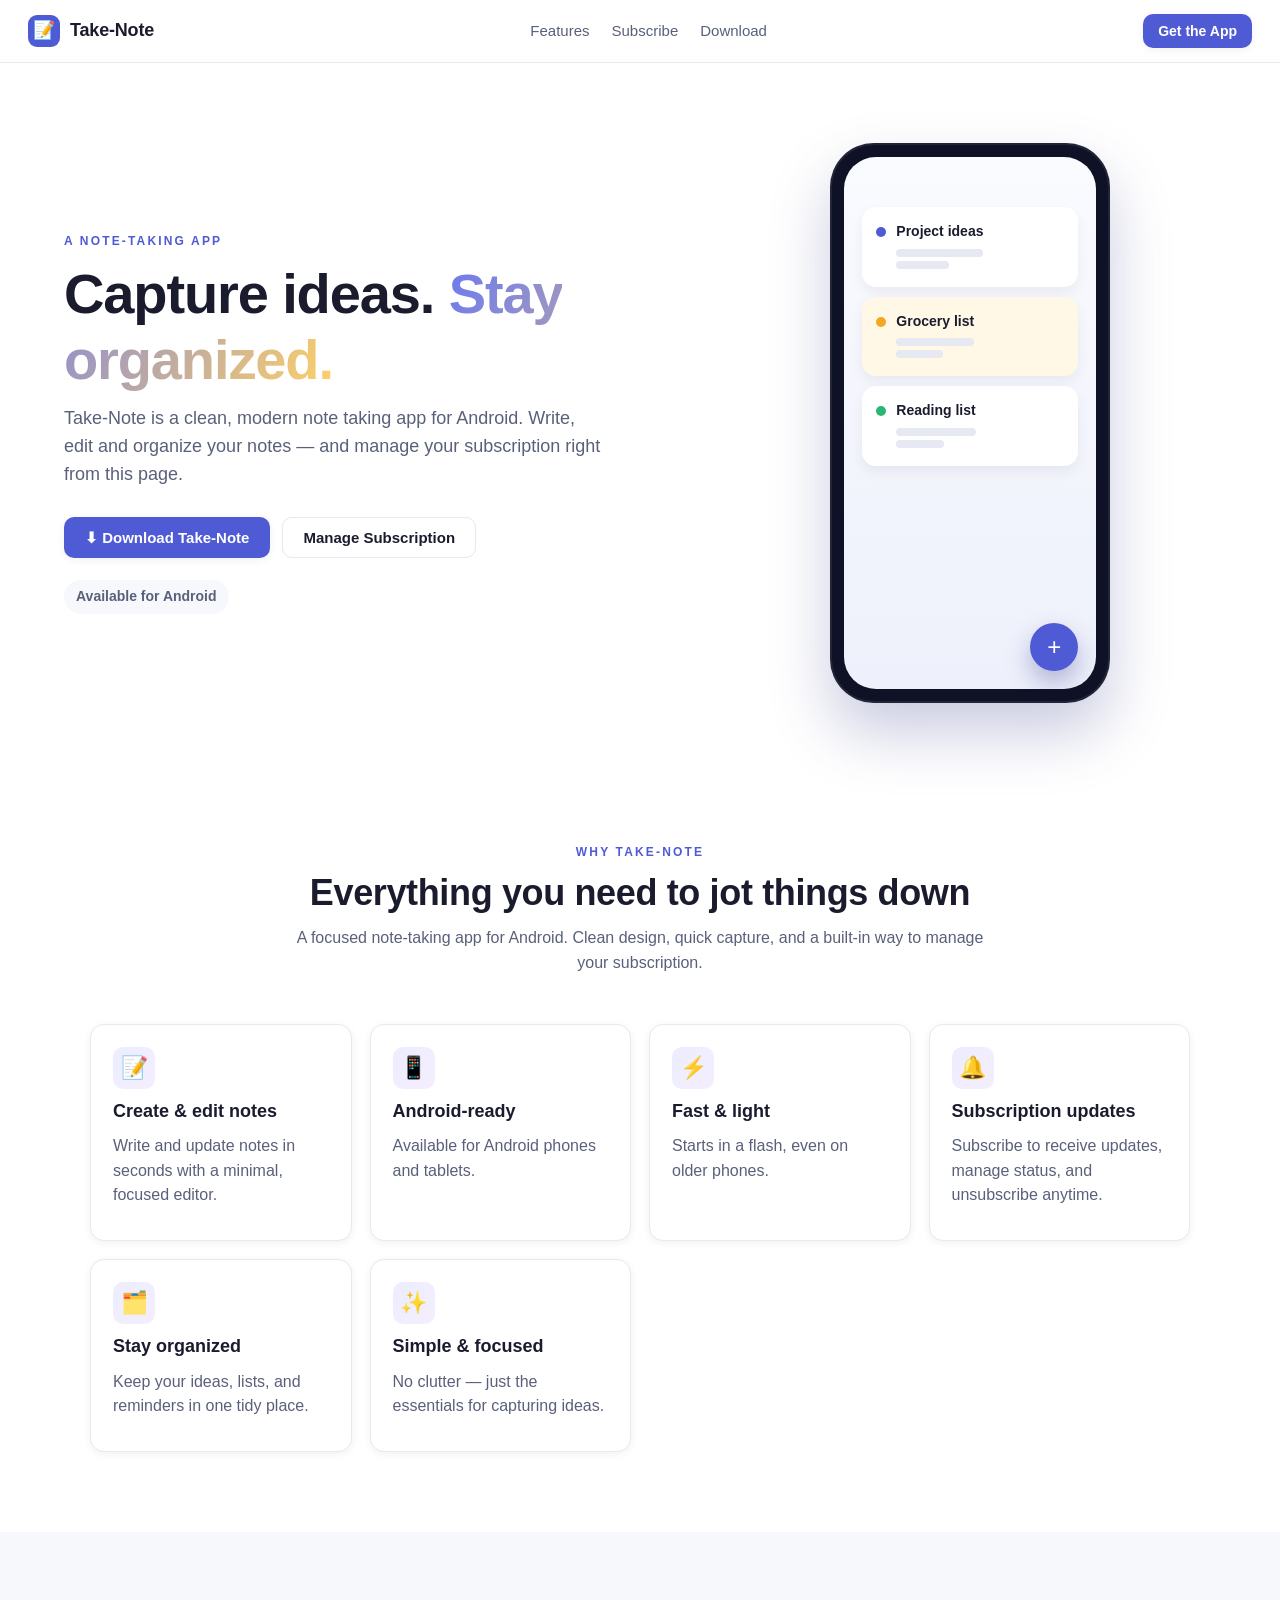
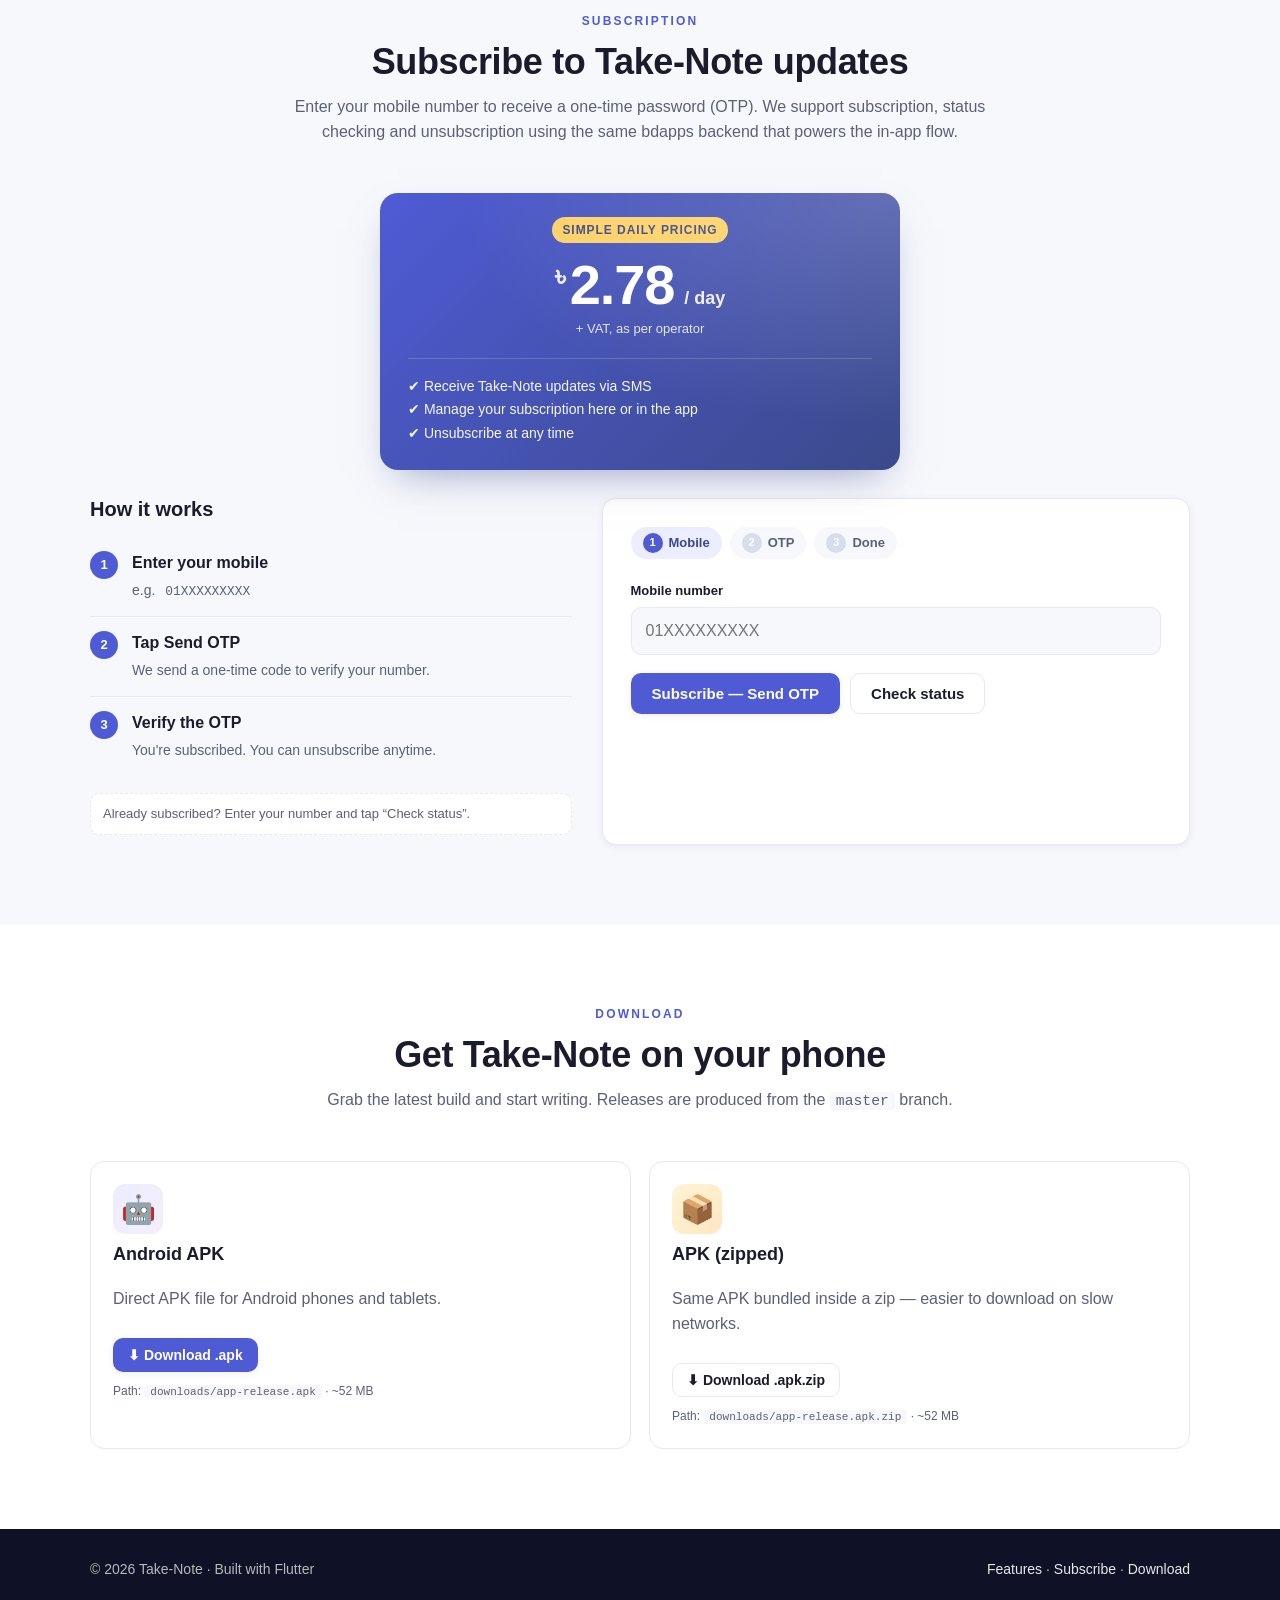
==== landing/index.html @ 4479f42e "landing page with apk add" ====
<!DOCTYPE html>
<html lang="en">
<head>
  <meta charset="UTF-8" />
  <meta name="viewport" content="width=device-width, initial-scale=1.0" />
  <title>Take-Note — Capture ideas. Stay organized.</title>
  <meta name="description" content="Take-Note is a simple note-taking app for Android. Subscribe to receive updates, manage your subscription, and download the app." />
  <meta name="theme-color" content="#3a4a8a" />
  <link rel="icon" type="image/svg+xml" href="favicon.svg" />
  <link rel="stylesheet" href="styles.css" />
</head>
<body>
  <header class="nav">
    <a href="#top" class="brand">
      <span class="brand-mark">📝</span>
      <span class="brand-name">Take-Note</span>
    </a>
    <nav class="nav-links">
      <a href="#features">Features</a>
      <a href="#subscribe">Subscribe</a>
      <a href="#download">Download</a>
    </nav>
    <a href="#download" class="btn btn-primary btn-sm nav-cta">Get the App</a>
  </header>

  <main id="top">
    <!-- Hero -->
    <section class="hero">
      <div class="hero-content">
        <p class="eyebrow">A note-taking app</p>
        <h1>Capture ideas. <span class="accent">Stay organized.</span></h1>
        <p class="lede">
          Take-Note is a clean, modern note taking app for Android. Write,
          edit and organize your notes — and manage your subscription right
          from this page.
        </p>
        <div class="cta-row">
          <a href="#download" class="btn btn-primary">⬇  Download Take-Note</a>
          <a href="#subscribe" class="btn btn-ghost">Manage Subscription</a>
        </div>
        <ul class="hero-meta">
          <li><strong>Available for Android</strong></li>
        </ul>
      </div>
      <div class="hero-art" aria-hidden="true">
        <div class="phone">
          <div class="phone-notch"></div>
          <div class="phone-screen">
            <div class="note-card">
              <span class="note-dot"></span>
              <div>
                <div class="note-title">Project ideas</div>
                <div class="note-line"></div>
                <div class="note-line short"></div>
              </div>
            </div>
            <div class="note-card alt">
              <span class="note-dot amber"></span>
              <div>
                <div class="note-title">Grocery list</div>
                <div class="note-line"></div>
                <div class="note-line short"></div>
              </div>
            </div>
            <div class="note-card">
              <span class="note-dot green"></span>
              <div>
                <div class="note-title">Reading list</div>
                <div class="note-line"></div>
                <div class="note-line short"></div>
              </div>
            </div>
            <div class="fab">+</div>
          </div>
        </div>
      </div>
    </section>

    <!-- Features -->
    <section id="features" class="section">
      <header class="section-head">
        <p class="eyebrow">Why Take-Note</p>
        <h2>Everything you need to jot things down</h2>
        <p class="section-sub">
          A focused note-taking app for Android. Clean design, quick capture,
          and a built-in way to manage your subscription.
        </p>
      </header>
      <div class="grid features-grid">
        <article class="card">
          <div class="card-icon">📝</div>
          <h3>Create &amp; edit notes</h3>
          <p>Write and update notes in seconds with a minimal, focused editor.</p>
        </article>
        <article class="card">
          <div class="card-icon">📱</div>
          <h3>Android-ready</h3>
          <p>Available for Android phones and tablets.</p>
        </article>
        <article class="card">
          <div class="card-icon">⚡</div>
          <h3>Fast &amp; light</h3>
          <p>Starts in a flash, even on older phones.</p>
        </article>
        <article class="card">
          <div class="card-icon">🔔</div>
          <h3>Subscription updates</h3>
          <p>Subscribe to receive updates, manage status, and unsubscribe anytime.</p>
        </article>
        <article class="card">
          <div class="card-icon">🗂️</div>
          <h3>Stay organized</h3>
          <p>Keep your ideas, lists, and reminders in one tidy place.</p>
        </article>
        <article class="card">
          <div class="card-icon">✨</div>
          <h3>Simple &amp; focused</h3>
          <p>No clutter — just the essentials for capturing ideas.</p>
        </article>
      </div>
    </section>

    <!-- Subscribe / OTP -->
    <section id="subscribe" class="section section-alt">
      <header class="section-head">
        <p class="eyebrow">Subscription</p>
        <h2>Subscribe to Take-Note updates</h2>
        <p class="section-sub">
          Enter your mobile number to receive a one-time password (OTP).
          We support subscription, status checking and unsubscription using the
          same bdapps backend that powers the in-app flow.
        </p>
      </header>

      <div class="pricing" aria-label="Subscription pricing">
        <div class="pricing-card">
          <div class="pricing-tag">Simple daily pricing</div>
          <div class="pricing-amount">
            <span class="currency">৳</span><span class="value">2.78</span>
            <span class="unit">/ day</span>
          </div>
          <div class="pricing-vat">+ VAT, as per operator</div>
          <ul class="pricing-features">
            <li>✔ Receive Take-Note updates via SMS</li>
            <li>✔ Manage your subscription here or in the app</li>
            <li>✔ Unsubscribe at any time</li>
          </ul>
        </div>
      </div>

      <div class="sub-grid">
        <aside class="sub-aside">
          <h3>How it works</h3>
          <ol class="steps">
            <li><span class="step-num">1</span><div><strong>Enter your mobile</strong><p>e.g. <code>01XXXXXXXXX</code></p></div></li>
            <li><span class="step-num">2</span><div><strong>Tap Send OTP</strong><p>We send a one-time code to verify your number.</p></div></li>
            <li><span class="step-num">3</span><div><strong>Verify the OTP</strong><p>You're subscribed. You can unsubscribe anytime.</p></div></li>
          </ol>
          <p class="fineprint">
            Already subscribed? Enter your number and tap “Check status”.
          </p>
        </aside>

        <div class="card sub-card">
          <!-- Step indicator -->
          <div class="stepper" id="stepper">
            <div class="step-pill is-active" data-step="mobile">
              <span>1</span> Mobile
            </div>
            <div class="step-pill" data-step="otp">
              <span>2</span> OTP
            </div>
            <div class="step-pill" data-step="done">
              <span>3</span> Done
            </div>
          </div>

          <!-- Mobile step -->
          <div class="sub-step" id="step-mobile">
            <label class="field">
              <span>Mobile number</span>
              <input
                id="mobile"
                type="tel"
                inputmode="numeric"
                autocomplete="tel"
                placeholder="01XXXXXXXXX"
              />
            </label>

            <div class="status" id="status-mobile" role="status" aria-live="polite"></div>

            <div class="btn-row">
              <button class="btn btn-primary" id="btn-send-otp">
                <span class="btn-label">Subscribe — Send OTP</span>
              </button>
              <button class="btn btn-ghost" id="btn-check-status">
                <span class="btn-label">Check status</span>
              </button>
            </div>
          </div>

          <!-- OTP step -->
          <div class="sub-step" id="step-otp" hidden>
            <label class="field">
              <span>Enter the OTP</span>
              <input id="otp" type="text" inputmode="numeric" maxlength="6" placeholder="6-digit code" />
            </label>

            <div class="status" id="status-otp" role="status" aria-live="polite"></div>

            <div class="btn-row">
              <button class="btn btn-primary" id="btn-verify">
                <span class="btn-label">Verify &amp; Subscribe</span>
                <span class="spinner" hidden></span>
              </button>
              <button class="btn btn-link" id="btn-resend">Resend OTP</button>
            </div>
          </div>

          <!-- Done step -->
          <div class="sub-step" id="step-done" hidden>
            <div class="result" id="result-box">
              <div class="result-icon" id="result-icon">✓</div>
              <h3 id="result-title">Subscription confirmed</h3>
              <p id="result-message">You're all set. Thank you for subscribing to Take-Note.</p>
            </div>

            <div class="btn-row">
              <button class="btn btn-danger" id="btn-unsubscribe">
                <span class="btn-label">Unsubscribe</span>
                <span class="spinner" hidden></span>
              </button>
              <button class="btn btn-ghost" id="btn-change-number">Use another number</button>
            </div>
          </div>
        </div>
      </div>
    </section>

    <!-- Download -->
    <section id="download" class="section">
      <header class="section-head">
        <p class="eyebrow">Download</p>
        <h2>Get Take-Note on your phone</h2>
        <p class="section-sub">
          Grab the latest build and start writing. Releases are produced from the
          <code>master</code> branch.
        </p>
      </header>

      <div class="download-grid">
        <a class="download-card" href="downloads/app-release.apk" download>
          <div class="download-icon">🤖</div>
          <h3>Android APK</h3>
          <p>Direct APK file for Android phones and tablets.</p>
          <span class="btn btn-primary btn-sm">⬇  Download .apk</span>
          <small class="hint">Path: <code>downloads/app-release.apk</code> · ~52 MB</small>
        </a>

        <a class="download-card" href="downloads/app-release.apk.zip" download>
          <div class="download-icon">📦</div>
          <h3>APK (zipped)</h3>
          <p>Same APK bundled inside a zip — easier to download on slow networks.</p>
          <span class="btn btn-ghost btn-sm">⬇  Download .apk.zip</span>
          <small class="hint">Path: <code>downloads/app-release.apk.zip</code> · ~52 MB</small>
        </a>
      </div>
    </section>
  </main>

  <footer class="footer">
    <div class="footer-inner">
      <p>© <span id="year"></span> Take-Note · Built with Flutter</p>
      <p class="footer-links">
        <a href="#features">Features</a> ·
        <a href="#subscribe">Subscribe</a> ·
        <a href="#download">Download</a>
      </p>
    </div>
  </footer>

  <script src="app.js"></script>
</body>
</html>
---- landing/styles.css ----
:root {
  --bg: #0f1226;
  --bg-2: #161a35;
  --surface: #ffffff;
  --surface-2: #f7f8fc;
  --text: #1a1c2e;
  --text-dim: #5a607a;
  --primary: #4f5bd5;
  --primary-2: #6c79f0;
  --primary-dark: #3a4a8a;
  --accent: #ffd166;
  --success: #2bb673;
  --danger: #e84545;
  --warning: #f5a623;
  --border: #e6e8f2;
  --shadow-sm: 0 2px 8px rgba(15, 18, 38, 0.06);
  --shadow-md: 0 12px 32px rgba(15, 18, 38, 0.10);
  --radius: 14px;
  --radius-sm: 8px;
  --radius-lg: 22px;
}

* { box-sizing: border-box; }

html, body {
  margin: 0;
  padding: 0;
}

body {
  font-family: -apple-system, BlinkMacSystemFont, "Segoe UI", Roboto, Oxygen,
    Ubuntu, Cantarell, "Helvetica Neue", sans-serif;
  color: var(--text);
  background: var(--surface);
  line-height: 1.55;
  -webkit-font-smoothing: antialiased;
  scroll-behavior: smooth;
}

img { max-width: 100%; display: block; }
a { color: var(--primary); text-decoration: none; }
a:hover { text-decoration: underline; }
code {
  font-family: "SFMono-Regular", Menlo, Consolas, monospace;
  font-size: 0.92em;
  background: var(--surface-2);
  padding: 1px 6px;
  border-radius: 4px;
}

/* ---------- Layout ---------- */

.section {
  padding: 80px 24px;
}

.section-alt {
  background: var(--surface-2);
}

.section-head {
  text-align: center;
  max-width: 720px;
  margin: 0 auto 48px;
}

.eyebrow {
  text-transform: uppercase;
  letter-spacing: 0.18em;
  font-size: 12px;
  font-weight: 700;
  color: var(--primary);
  margin: 0 0 10px;
}

h1, h2, h3 { margin: 0 0 12px; line-height: 1.18; color: var(--text); }
h1 { font-size: clamp(34px, 6vw, 56px); letter-spacing: -0.02em; }
h2 { font-size: clamp(26px, 4vw, 36px); letter-spacing: -0.01em; }
h3 { font-size: 18px; }
p  { margin: 0 0 10px; color: var(--text-dim); }

/* ---------- Nav ---------- */

.nav {
  position: sticky;
  top: 0;
  z-index: 50;
  display: flex;
  align-items: center;
  justify-content: space-between;
  gap: 16px;
  padding: 14px 28px;
  background: rgba(255, 255, 255, 0.86);
  backdrop-filter: saturate(180%) blur(10px);
  border-bottom: 1px solid var(--border);
}

.brand {
  display: inline-flex;
  align-items: center;
  gap: 10px;
  font-weight: 700;
  font-size: 18px;
  color: var(--text);
  text-decoration: none;
}
.brand:hover { text-decoration: none; }
.brand-mark {
  display: inline-grid;
  place-items: center;
  width: 32px; height: 32px;
  background: var(--primary);
  color: white;
  border-radius: 9px;
  font-size: 18px;
}
.brand-name { letter-spacing: -0.01em; }

.nav-links {
  display: flex;
  gap: 22px;
}
.nav-links a {
  color: var(--text-dim);
  font-weight: 500;
  font-size: 15px;
}
.nav-links a:hover { color: var(--text); text-decoration: none; }

.nav-cta { white-space: nowrap; }
@media (max-width: 720px) {
  .nav-links { display: none; }
}

/* ---------- Buttons ---------- */

.btn {
  display: inline-flex;
  align-items: center;
  justify-content: center;
  gap: 8px;
  padding: 12px 20px;
  border-radius: 10px;
  font-weight: 600;
  font-size: 15px;
  border: 1px solid transparent;
  cursor: pointer;
  text-decoration: none;
  transition: transform 0.08s ease, background-color 0.15s ease,
    box-shadow 0.15s ease, color 0.15s ease, border-color 0.15s ease;
  font-family: inherit;
  line-height: 1;
}
.btn:hover { text-decoration: none; transform: translateY(-1px); }
.btn:active { transform: translateY(0); }
.btn:disabled { opacity: 0.55; cursor: not-allowed; transform: none; }

.btn-sm { padding: 9px 14px; font-size: 14px; }

.btn-primary {
  background: var(--primary);
  color: white;
  box-shadow: var(--shadow-sm);
}
.btn-primary:hover { background: var(--primary-2); }

.btn-ghost {
  background: transparent;
  color: var(--text);
  border-color: var(--border);
}
.btn-ghost:hover { background: var(--surface-2); }

.btn-link {
  background: transparent;
  color: var(--primary);
  padding: 12px 8px;
}
.btn-link:hover { color: var(--primary-2); text-decoration: underline; }

.btn-danger {
  background: white;
  color: var(--danger);
  border-color: #f3cdcd;
}
.btn-danger:hover { background: #fdecec; }

.disabled {
  pointer-events: none;
  color: var(--text-dim);
}

/* ---------- Hero ---------- */

.hero {
  display: grid;
  grid-template-columns: 1.1fr 0.9fr;
  gap: 60px;
  align-items: center;
  padding: 80px 24px 60px;
  max-width: 1200px;
  margin: 0 auto;
}

.hero-content .eyebrow { margin-top: 0; }
.hero .accent {
  background: linear-gradient(120deg, var(--primary-2), var(--accent));
  -webkit-background-clip: text;
  background-clip: text;
  color: transparent;
}
.lede {
  font-size: 18px;
  color: var(--text-dim);
  max-width: 540px;
}
.cta-row {
  margin: 28px 0 22px;
  display: flex;
  flex-wrap: wrap;
  gap: 12px;
}
.hero-meta {
  list-style: none;
  padding: 0;
  margin: 0;
  display: flex;
  flex-wrap: wrap;
  gap: 18px;
  font-size: 14px;
  color: var(--text-dim);
}
.hero-meta li { padding: 6px 12px; background: var(--surface-2); border-radius: 999px; }

.hero-art {
  display: grid;
  place-items: center;
}

.phone {
  position: relative;
  width: 280px;
  height: 560px;
  background: #0f1226;
  border-radius: 44px;
  padding: 14px;
  box-shadow:
    0 30px 60px rgba(63, 71, 145, 0.28),
    inset 0 0 0 2px rgba(255, 255, 255, 0.08);
}
.phone-notch {
  position: absolute;
  top: 14px;
  left: 50%;
  transform: translateX(-50%);
  width: 110px;
  height: 22px;
  background: #0a0c1c;
  border-radius: 14px;
}
.phone-screen {
  width: 100%; height: 100%;
  background: linear-gradient(180deg, #fafbff 0%, #eef0fb 100%);
  border-radius: 32px;
  padding: 50px 18px 22px;
  overflow: hidden;
  position: relative;
}
.note-card {
  display: flex;
  gap: 10px;
  background: white;
  border-radius: 14px;
  padding: 14px;
  margin-bottom: 10px;
  box-shadow: 0 6px 14px rgba(15, 18, 38, 0.06);
}
.note-card.alt {
  background: #fff8e6;
}
.note-dot {
  width: 10px; height: 10px;
  border-radius: 999px;
  background: var(--primary);
  margin-top: 6px;
  flex-shrink: 0;
}
.note-dot.amber { background: var(--warning); }
.note-dot.green { background: var(--success); }

.note-title { font-weight: 700; font-size: 14px; margin-bottom: 6px; color: var(--text); }
.note-line {
  height: 8px;
  background: #e6e8f2;
  border-radius: 6px;
  margin-bottom: 4px;
}
.note-line.short { width: 60%; }

.fab {
  position: absolute;
  right: 18px;
  bottom: 18px;
  width: 48px; height: 48px;
  border-radius: 999px;
  background: var(--primary);
  color: white;
  display: grid; place-items: center;
  font-size: 24px;
  box-shadow: 0 12px 24px rgba(63, 71, 145, 0.36);
}

@media (max-width: 880px) {
  .hero { grid-template-columns: 1fr; padding-top: 50px; }
  .hero-art { order: -1; }
}

/* ---------- Features ---------- */

.features-grid {
  display: grid;
  grid-template-columns: repeat(auto-fit, minmax(240px, 1fr));
  gap: 18px;
  max-width: 1100px;
  margin: 0 auto;
}
.card {
  background: white;
  border: 1px solid var(--border);
  border-radius: var(--radius);
  padding: 22px;
  box-shadow: var(--shadow-sm);
  transition: transform 0.15s ease, box-shadow 0.15s ease;
}
.card:hover { transform: translateY(-3px); box-shadow: var(--shadow-md); }
.card-icon {
  width: 42px; height: 42px;
  border-radius: 10px;
  background: linear-gradient(135deg, #ecedff, #f4eefe);
  display: grid; place-items: center;
  font-size: 22px;
  margin-bottom: 12px;
}

/* ---------- Subscribe ---------- */

.pricing {
  max-width: 1100px;
  margin: 0 auto 28px;
  display: flex;
  justify-content: center;
}
.pricing-card {
  position: relative;
  width: 100%;
  max-width: 520px;
  background: linear-gradient(135deg, var(--primary) 0%, var(--primary-dark) 100%);
  color: #fff;
  border-radius: 18px;
  padding: 24px 28px;
  box-shadow: 0 18px 40px -18px rgba(58, 74, 138, 0.55);
  text-align: center;
}
.pricing-card::after {
  content: "";
  position: absolute;
  inset: 0;
  border-radius: 18px;
  pointer-events: none;
  background: radial-gradient(ellipse at top right, rgba(255, 255, 255, 0.18), transparent 60%);
}
.pricing-tag {
  display: inline-block;
  font-size: 12px;
  font-weight: 700;
  letter-spacing: 0.08em;
  text-transform: uppercase;
  background: var(--accent);
  color: var(--primary-dark);
  padding: 4px 10px;
  border-radius: 999px;
  margin-bottom: 14px;
}
.pricing-amount {
  display: flex;
  align-items: baseline;
  justify-content: center;
  gap: 4px;
  line-height: 1;
}
.pricing-amount .currency {
  font-size: 28px;
  font-weight: 700;
  opacity: 0.9;
  align-self: flex-start;
  margin-top: 6px;
}
.pricing-amount .value {
  font-size: 56px;
  font-weight: 800;
  letter-spacing: -0.02em;
}
.pricing-amount .unit {
  font-size: 18px;
  font-weight: 600;
  opacity: 0.9;
  margin-left: 6px;
}
.pricing-vat {
  margin-top: 6px;
  font-size: 13px;
  opacity: 0.85;
  font-weight: 500;
}
.pricing-features {
  list-style: none;
  margin: 18px 0 0;
  padding: 16px 0 0;
  border-top: 1px solid rgba(255, 255, 255, 0.18);
  text-align: left;
  font-size: 14px;
  line-height: 1.7;
  opacity: 0.95;
}
.pricing-features li { margin: 0; }

@media (max-width: 520px) {
  .pricing-amount .value { font-size: 44px; }
  .pricing-amount .currency { font-size: 22px; }
}

.sub-grid {
  display: grid;
  grid-template-columns: 0.9fr 1.1fr;
  gap: 30px;
  max-width: 1100px;
  margin: 0 auto;
}
@media (max-width: 880px) {
  .sub-grid { grid-template-columns: 1fr; }
}

.sub-aside h3 { font-size: 20px; }
.steps {
  list-style: none;
  padding: 0; margin: 16px 0 18px;
  counter-reset: s;
}
.steps li {
  display: flex;
  gap: 14px;
  align-items: flex-start;
  padding: 14px 0;
  border-top: 1px solid var(--border);
}
.steps li:first-child { border-top: 0; }
.steps li p { margin: 4px 0 0; font-size: 14px; }
.step-num {
  flex-shrink: 0;
  width: 28px; height: 28px;
  border-radius: 999px;
  background: var(--primary);
  color: white;
  display: grid; place-items: center;
  font-weight: 700;
  font-size: 13px;
}
.fineprint {
  font-size: 13px;
  color: var(--text-dim);
  background: white;
  border: 1px dashed var(--border);
  border-radius: 10px;
  padding: 10px 12px;
  margin-top: 18px;
}

.sub-card { padding: 28px; }

/* Stepper */
.stepper {
  display: flex;
  gap: 8px;
  margin-bottom: 22px;
  flex-wrap: wrap;
}
.step-pill {
  display: inline-flex;
  align-items: center;
  gap: 6px;
  padding: 6px 12px;
  border-radius: 999px;
  background: var(--surface-2);
  color: var(--text-dim);
  font-size: 13px;
  font-weight: 600;
}
.step-pill span {
  display: grid; place-items: center;
  width: 20px; height: 20px;
  border-radius: 999px;
  background: #d8dcec;
  color: white;
  font-size: 11px;
}
.step-pill.is-active {
  background: #ecedff;
  color: var(--primary-dark);
}
.step-pill.is-active span { background: var(--primary); }
.step-pill.is-done {
  background: #e6f7ee;
  color: var(--success);
}
.step-pill.is-done span { background: var(--success); }

/* Form fields */
.field {
  display: block;
  margin-bottom: 14px;
}
.field > span {
  display: block;
  font-size: 13px;
  font-weight: 600;
  margin-bottom: 6px;
  color: var(--text);
}
.field input {
  width: 100%;
  padding: 14px 14px;
  font-size: 16px;
  border: 1px solid var(--border);
  border-radius: 10px;
  background: var(--surface-2);
  color: var(--text);
  transition: border-color 0.15s ease, background-color 0.15s ease,
    box-shadow 0.15s ease;
  font-family: inherit;
}
.field input:focus {
  outline: none;
  background: white;
  border-color: var(--primary);
  box-shadow: 0 0 0 4px rgba(79, 91, 213, 0.18);
}

/* Buttons row */
.btn-row {
  display: flex;
  gap: 10px;
  margin-top: 18px;
  flex-wrap: wrap;
}

/* Status / alert */
.status {
  min-height: 0;
  margin: 6px 0 0;
  font-size: 14px;
  border-radius: 8px;
  padding: 0;
  transition: padding 0.15s ease, background 0.15s ease;
}
.status:not(:empty) {
  padding: 10px 12px;
}
.status.is-info {
  background: #ecedff; color: var(--primary-dark);
}
.status.is-success {
  background: #e6f7ee; color: #1f7a4d;
}
.status.is-error {
  background: #fdecec; color: #a32b2b;
}

/* Spinner */
.spinner {
  display: inline-block;
  width: 14px; height: 14px;
  border: 2px solid rgba(255, 255, 255, 0.4);
  border-top-color: white;
  border-radius: 999px;
  animation: spin 0.7s linear infinite;
}
.btn-ghost .spinner,
.btn-danger .spinner { border-color: rgba(0, 0, 0, 0.18); border-top-color: var(--text); }
@keyframes spin { to { transform: rotate(360deg); } }

/* Result panel */
.result {
  text-align: center;
  padding: 18px 8px 6px;
}
.result-icon {
  display: grid; place-items: center;
  width: 56px; height: 56px;
  border-radius: 999px;
  background: #e6f7ee;
  color: var(--success);
  font-size: 28px;
  font-weight: 800;
  margin: 0 auto 14px;
}
.result-icon.is-error {
  background: #fdecec;
  color: var(--danger);
}
.result h3 { font-size: 22px; }

/* ---------- Download ---------- */

.download-grid {
  display: grid;
  grid-template-columns: repeat(auto-fit, minmax(260px, 1fr));
  gap: 18px;
  max-width: 1100px;
  margin: 0 auto;
}
.download-card {
  background: white;
  border: 1px solid var(--border);
  border-radius: var(--radius);
  padding: 22px;
  display: flex;
  flex-direction: column;
  align-items: flex-start;
  gap: 10px;
  text-decoration: none;
  color: var(--text);
  transition: transform 0.15s ease, box-shadow 0.15s ease;
}
.download-card:hover { transform: translateY(-3px); box-shadow: var(--shadow-md); text-decoration: none; }
.download-card.muted { background: var(--surface-2); }
.download-icon {
  font-size: 28px;
  background: linear-gradient(135deg, #ecedff, #f4eefe);
  width: 50px; height: 50px;
  border-radius: 12px;
  display: grid; place-items: center;
}
.download-card:nth-child(2) .download-icon {
  background: linear-gradient(135deg, #fff4d6, #ffe7c2);
}
.download-card .btn { margin-top: 6px; }
.hint {
  font-size: 12px;
  color: var(--text-dim);
  word-break: break-all;
}

/* ---------- Footer ---------- */

.footer {
  background: #0f1226;
  color: rgba(255, 255, 255, 0.7);
  padding: 30px 24px;
}
.footer-inner {
  max-width: 1100px;
  margin: 0 auto;
  display: flex;
  justify-content: space-between;
  flex-wrap: wrap;
  gap: 12px;
  font-size: 14px;
}
.footer p { margin: 0; color: rgba(255, 255, 255, 0.7); }
.footer a { color: rgba(255, 255, 255, 0.9); }
.footer-links a:hover { text-decoration: underline; }
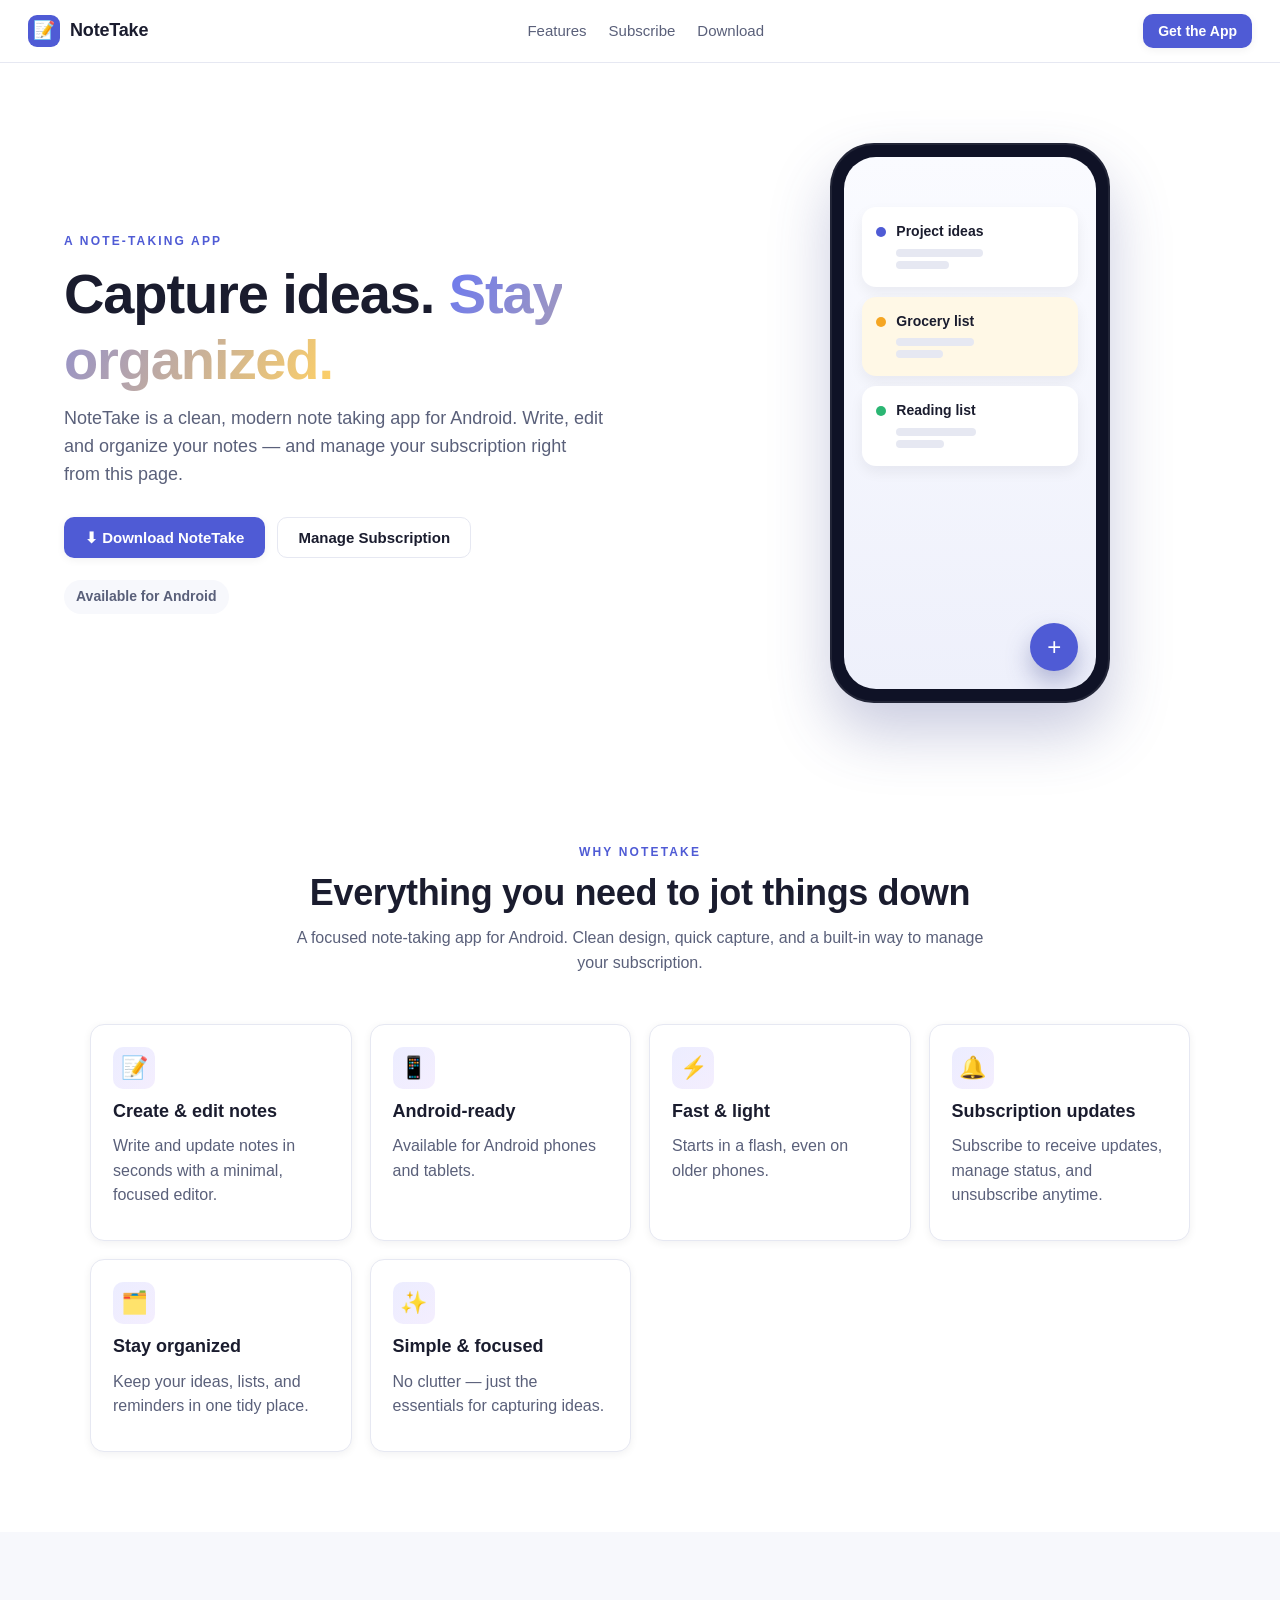
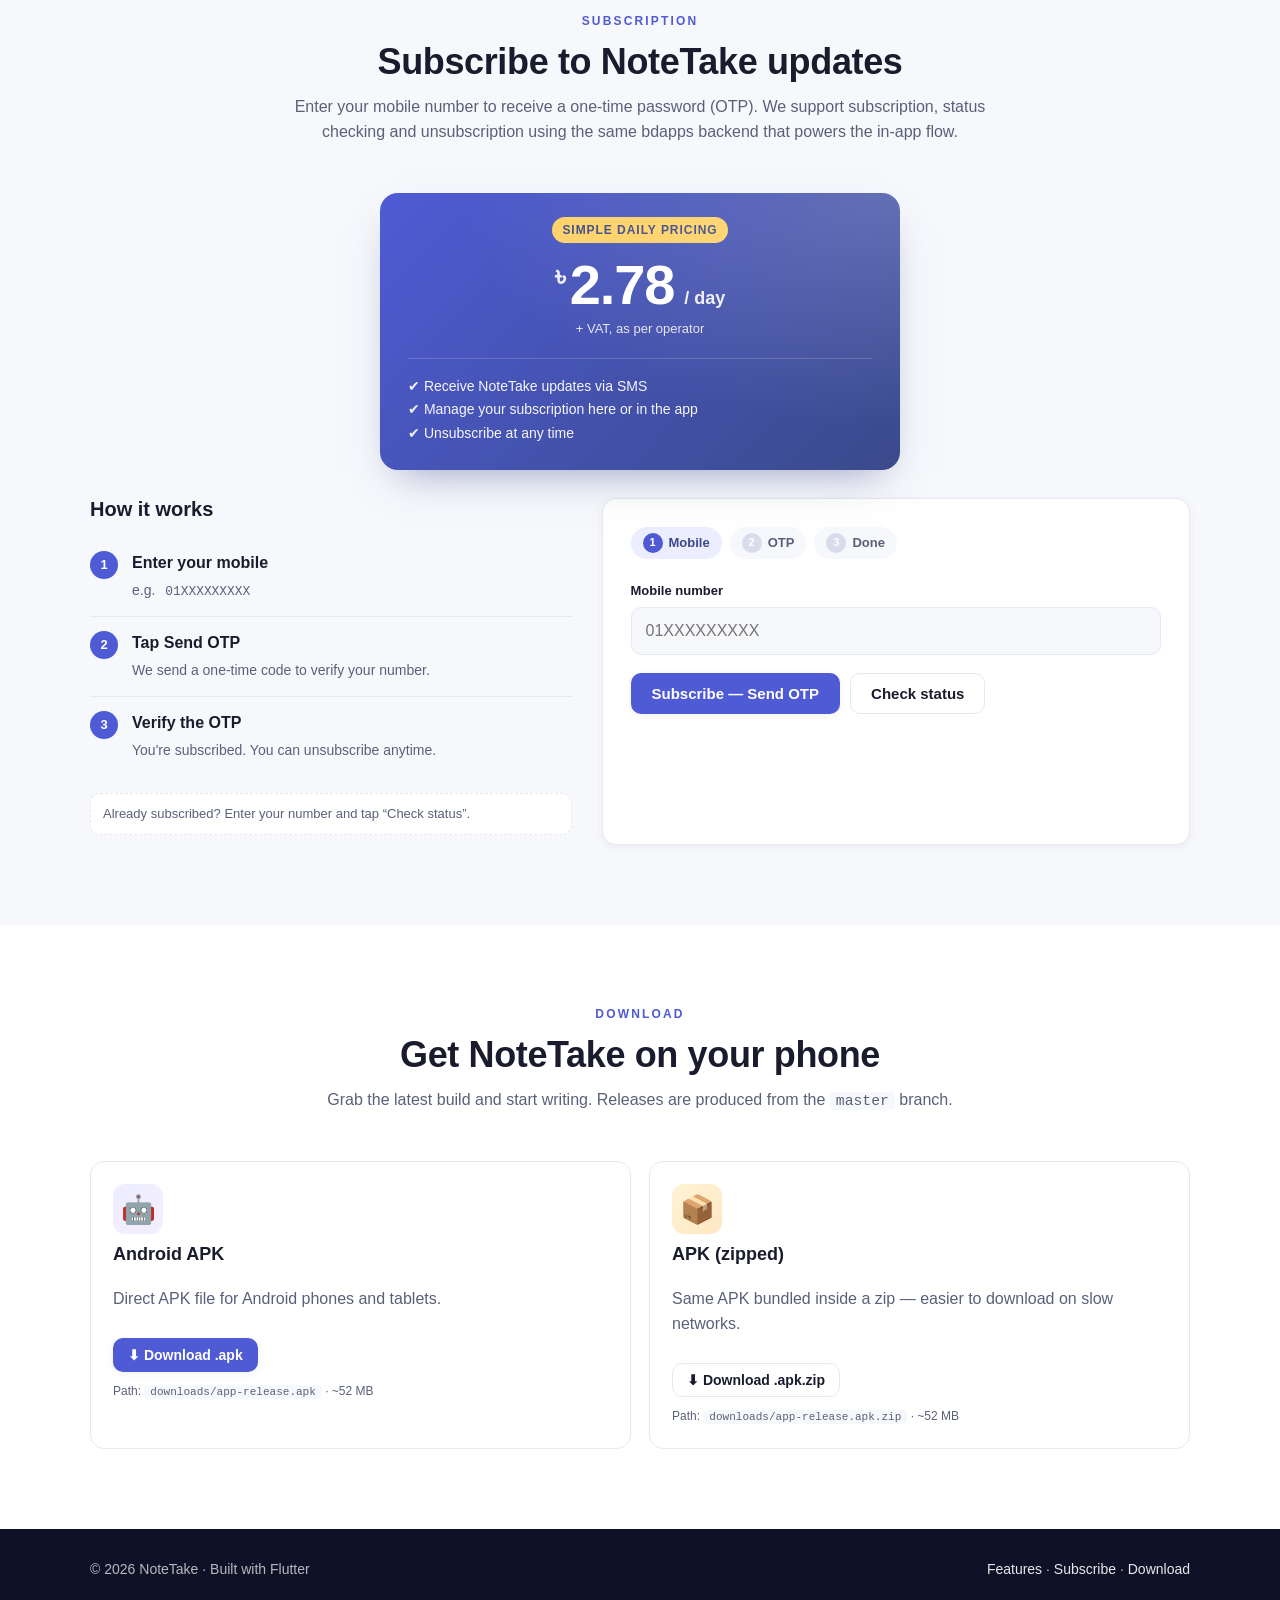
==== commit 83544c56: "UI polish" ====
--- a/landing/index.html
+++ b/landing/index.html
@@ -3,8 +3,8 @@
 <head>
   <meta charset="UTF-8" />
   <meta name="viewport" content="width=device-width, initial-scale=1.0" />
-  <title>Take-Note — Capture ideas. Stay organized.</title>
-  <meta name="description" content="Take-Note is a simple note-taking app for Android. Subscribe to receive updates, manage your subscription, and download the app." />
+  <title>NoteTake — Capture ideas. Stay organized.</title>
+  <meta name="description" content="NoteTake is a simple note-taking app for Android. Subscribe to receive updates, manage your subscription, and download the app." />
   <meta name="theme-color" content="#3a4a8a" />
   <link rel="icon" type="image/svg+xml" href="favicon.svg" />
   <link rel="stylesheet" href="styles.css" />
@@ -13,7 +13,7 @@
   <header class="nav">
     <a href="#top" class="brand">
       <span class="brand-mark">📝</span>
-      <span class="brand-name">Take-Note</span>
+      <span class="brand-name">NoteTake</span>
     </a>
     <nav class="nav-links">
       <a href="#features">Features</a>
@@ -30,12 +30,12 @@
         <p class="eyebrow">A note-taking app</p>
         <h1>Capture ideas. <span class="accent">Stay organized.</span></h1>
         <p class="lede">
-          Take-Note is a clean, modern note taking app for Android. Write,
+          NoteTake is a clean, modern note taking app for Android. Write,
           edit and organize your notes — and manage your subscription right
           from this page.
         </p>
         <div class="cta-row">
-          <a href="#download" class="btn btn-primary">⬇  Download Take-Note</a>
+          <a href="#download" class="btn btn-primary">⬇  Download NoteTake</a>
           <a href="#subscribe" class="btn btn-ghost">Manage Subscription</a>
         </div>
         <ul class="hero-meta">
@@ -79,7 +79,7 @@
     <!-- Features -->
     <section id="features" class="section">
       <header class="section-head">
-        <p class="eyebrow">Why Take-Note</p>
+        <p class="eyebrow">Why NoteTake</p>
         <h2>Everything you need to jot things down</h2>
         <p class="section-sub">
           A focused note-taking app for Android. Clean design, quick capture,
@@ -124,7 +124,7 @@
     <section id="subscribe" class="section section-alt">
       <header class="section-head">
         <p class="eyebrow">Subscription</p>
-        <h2>Subscribe to Take-Note updates</h2>
+        <h2>Subscribe to NoteTake updates</h2>
         <p class="section-sub">
           Enter your mobile number to receive a one-time password (OTP).
           We support subscription, status checking and unsubscription using the
@@ -141,7 +141,7 @@
           </div>
           <div class="pricing-vat">+ VAT, as per operator</div>
           <ul class="pricing-features">
-            <li>✔ Receive Take-Note updates via SMS</li>
+            <li>✔ Receive NoteTake updates via SMS</li>
             <li>✔ Manage your subscription here or in the app</li>
             <li>✔ Unsubscribe at any time</li>
           </ul>
@@ -223,7 +223,7 @@
             <div class="result" id="result-box">
               <div class="result-icon" id="result-icon">✓</div>
               <h3 id="result-title">Subscription confirmed</h3>
-              <p id="result-message">You're all set. Thank you for subscribing to Take-Note.</p>
+              <p id="result-message">You're all set. Thank you for subscribing to NoteTake.</p>
             </div>
 
             <div class="btn-row">
@@ -242,7 +242,7 @@
     <section id="download" class="section">
       <header class="section-head">
         <p class="eyebrow">Download</p>
-        <h2>Get Take-Note on your phone</h2>
+        <h2>Get NoteTake on your phone</h2>
         <p class="section-sub">
           Grab the latest build and start writing. Releases are produced from the
           <code>master</code> branch.
@@ -271,7 +271,7 @@
 
   <footer class="footer">
     <div class="footer-inner">
-      <p>© <span id="year"></span> Take-Note · Built with Flutter</p>
+      <p>© <span id="year"></span> NoteTake · Built with Flutter</p>
       <p class="footer-links">
         <a href="#features">Features</a> ·
         <a href="#subscribe">Subscribe</a> ·
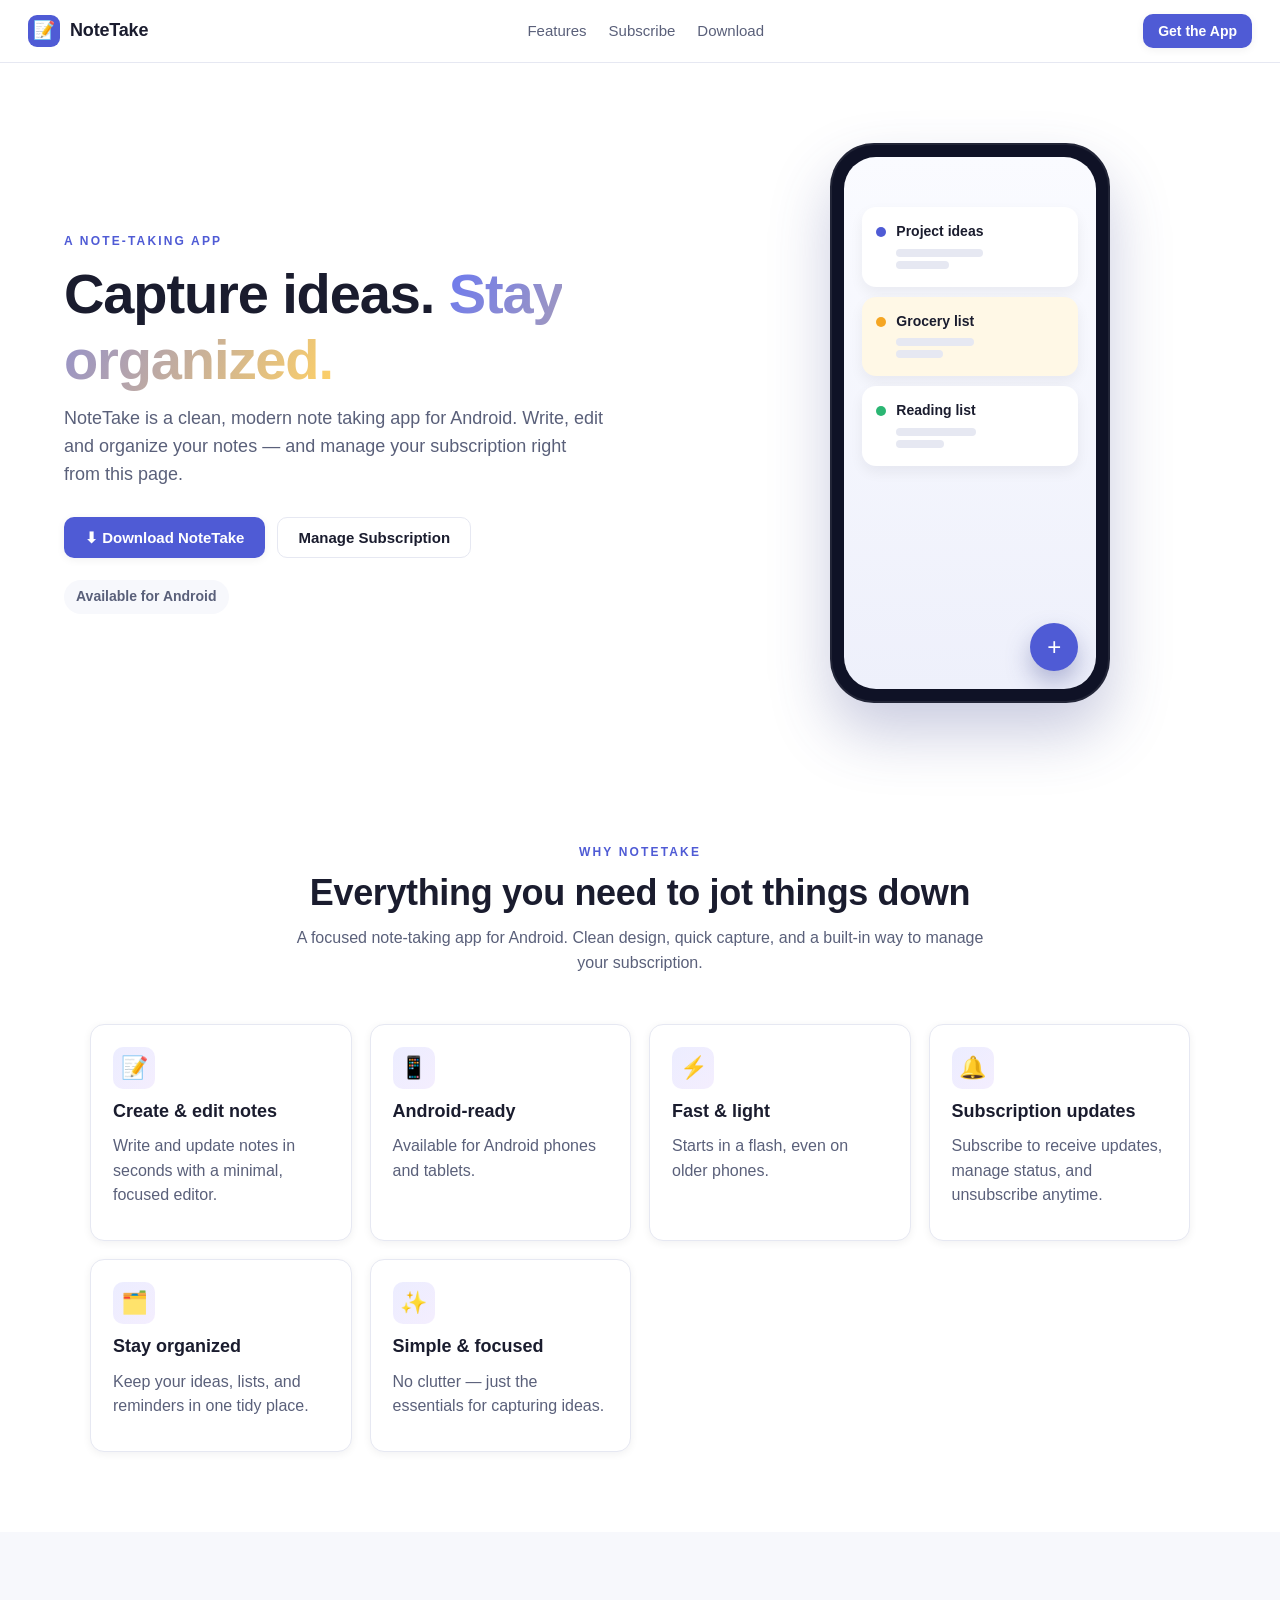
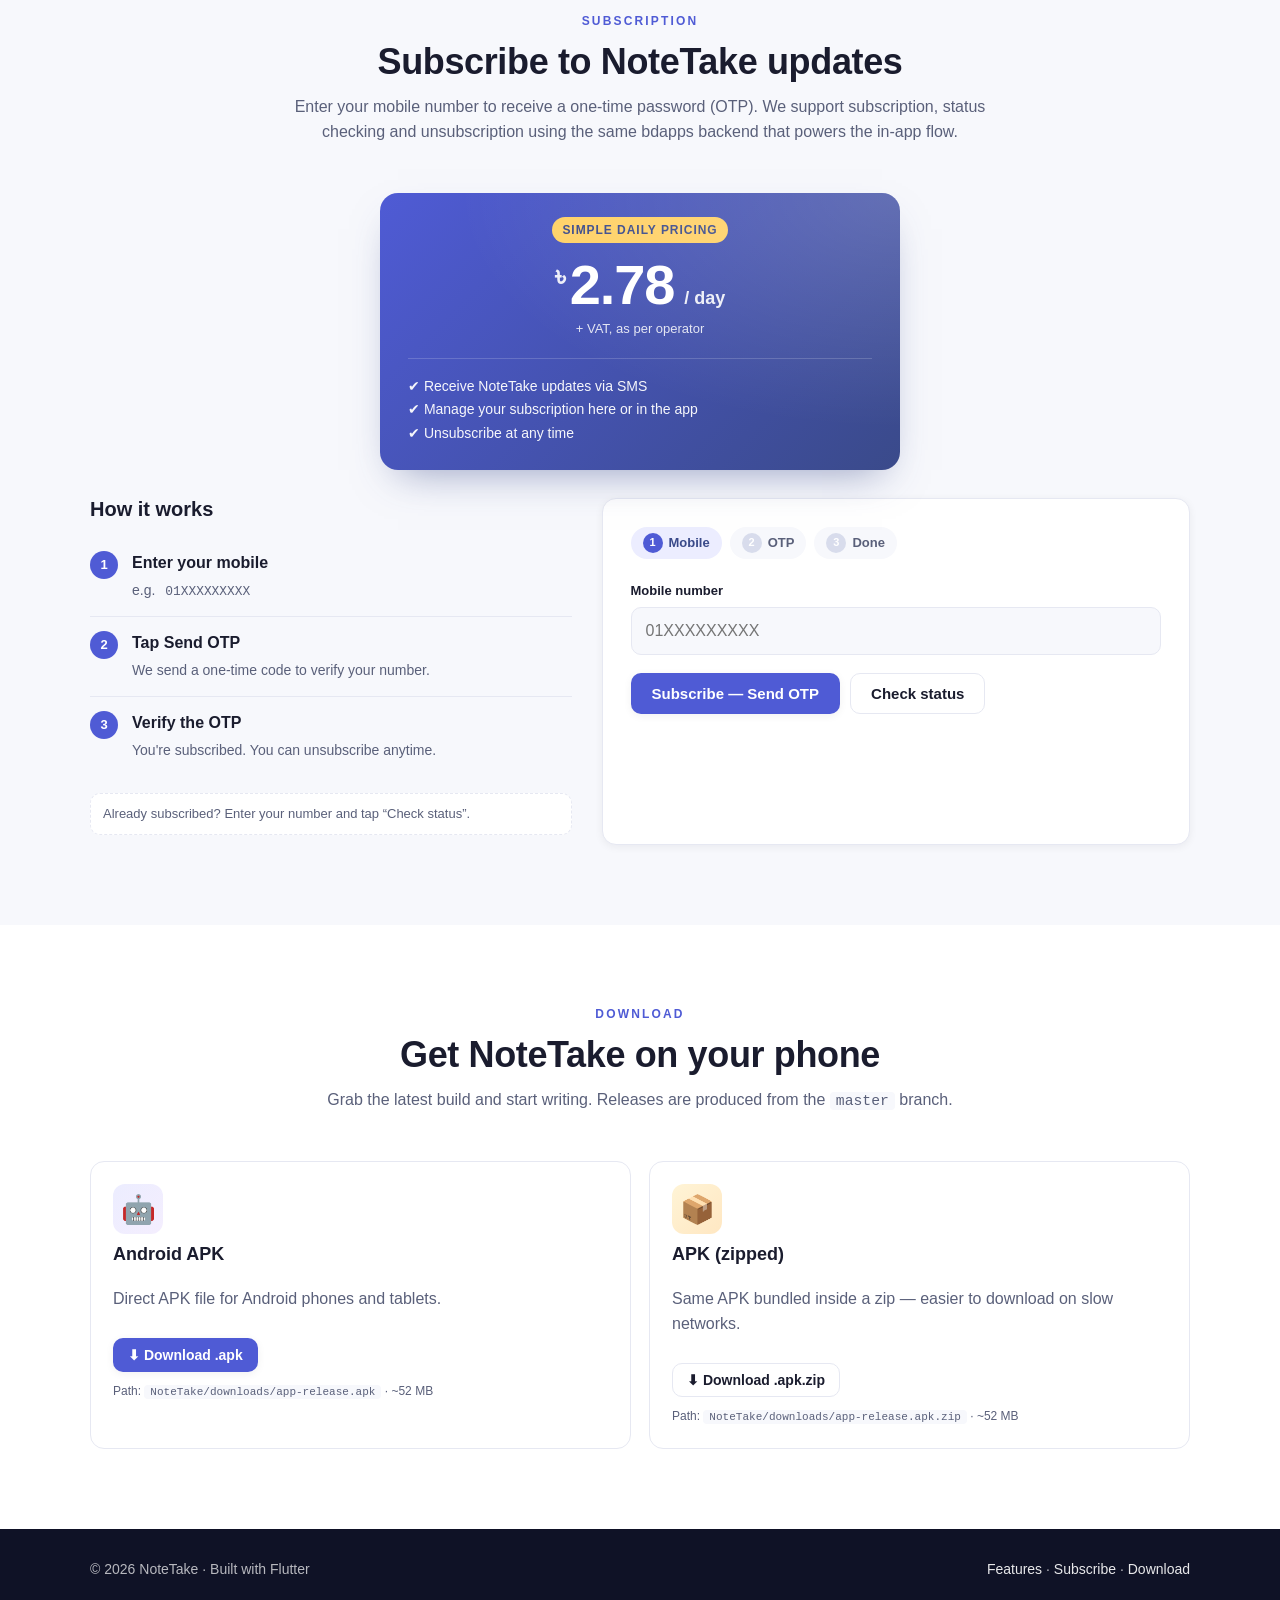
==== commit cfb0c84c: "apk put in right path of cpanel" ====
--- a/landing/index.html
+++ b/landing/index.html
@@ -250,20 +250,20 @@
       </header>
 
       <div class="download-grid">
-        <a class="download-card" href="downloads/app-release.apk" download>
+        <a class="download-card" href="NoteTake/downloads/app-release.apk" download>
           <div class="download-icon">🤖</div>
           <h3>Android APK</h3>
           <p>Direct APK file for Android phones and tablets.</p>
           <span class="btn btn-primary btn-sm">⬇  Download .apk</span>
-          <small class="hint">Path: <code>downloads/app-release.apk</code> · ~52 MB</small>
+          <small class="hint">Path: <code>NoteTake/downloads/app-release.apk</code> · ~52 MB</small>
         </a>
 
-        <a class="download-card" href="downloads/app-release.apk.zip" download>
+        <a class="download-card" href="NoteTake/downloads/app-release.apk.zip" download>
           <div class="download-icon">📦</div>
           <h3>APK (zipped)</h3>
           <p>Same APK bundled inside a zip — easier to download on slow networks.</p>
           <span class="btn btn-ghost btn-sm">⬇  Download .apk.zip</span>
-          <small class="hint">Path: <code>downloads/app-release.apk.zip</code> · ~52 MB</small>
+          <small class="hint">Path: <code>NoteTake/downloads/app-release.apk.zip</code> · ~52 MB</small>
         </a>
       </div>
     </section>
